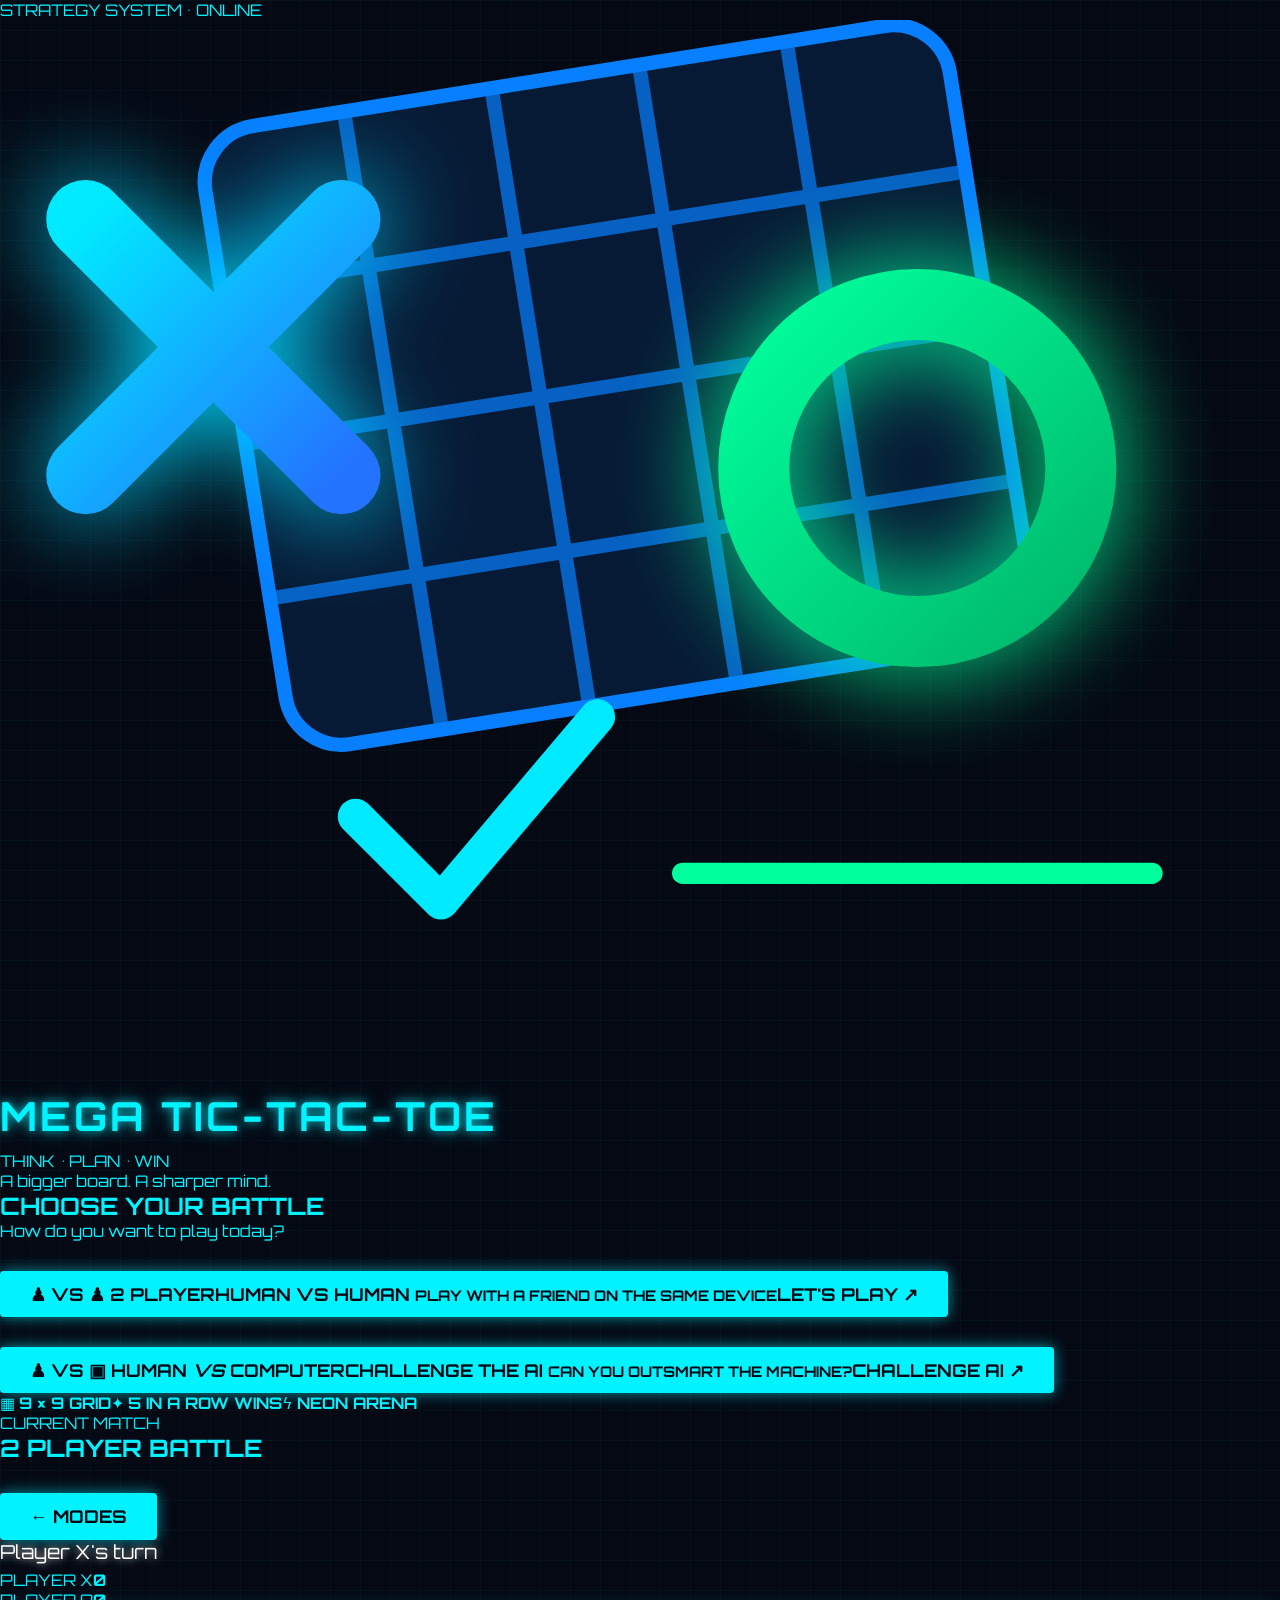
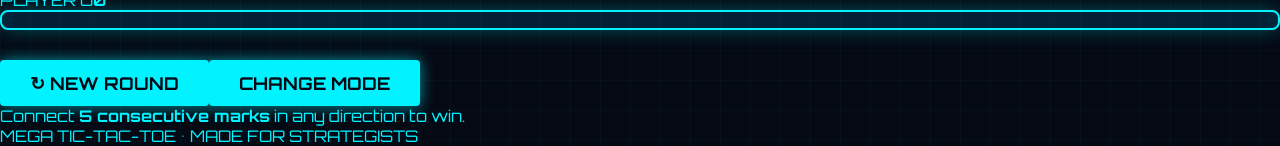
==== public/index.html @ 2b5724c4 "Add game mode selection and AI opponent" ====
<!doctype html>
<html lang="en">
<head>
<meta charset="UTF-8"><meta name="viewport" content="width=device-width,initial-scale=1">
<meta name="theme-color" content="#050914"><title>Mega Tic-Tac-Toe — Think • Plan • Win</title>
<link rel="stylesheet" href="/style.css">
</head>
<body>
<main class="app">
  <header class="hero">
    <div class="eyebrow">STRATEGY SYSTEM • ONLINE</div>
    <div class="logo" aria-label="Mega Tic-Tac-Toe logo">
      <svg viewBox="0 0 180 150" role="img" aria-label="Neon X O grid emblem">
        <defs><linearGradient id="xg" x1="0" y1="0" x2="1" y2="1"><stop stop-color="#00eaff"/><stop offset="1" stop-color="#2373ff"/></linearGradient><linearGradient id="og" x1="0" y1="0" x2="1" y2="1"><stop stop-color="#00ff9d"/><stop offset="1" stop-color="#00b86b"/></linearGradient></defs>
        <g transform="translate(34 7) rotate(-9 55 45)" stroke="#087fff" stroke-width="2" fill="#071a35"><rect width="106" height="88" rx="8"/><path d="M21 0V88M42 0V88M63 0V88M84 0V88M0 22H106M0 44H106M0 66H106" opacity=".7"/></g>
        <path d="M12 28L48 64M48 28L12 64" stroke="url(#xg)" stroke-width="11" stroke-linecap="round" fill="none" filter="drop-shadow(0 0 7px #00d9ff)"/>
        <circle cx="129" cy="63" r="23" stroke="url(#og)" stroke-width="10" fill="none" filter="drop-shadow(0 0 7px #00ff9d)"/>
        <path d="M50 112L62 124L84 98" fill="none" stroke="#00eaff" stroke-width="5" stroke-linecap="round" stroke-linejoin="round"/>
        <path d="M96 120H162" stroke="#00ff9d" stroke-width="3" stroke-linecap="round"/>
      </svg>
    </div>
    <h1>MEGA <span>TIC-TAC-TOE</span></h1>
    <p class="tagline">THINK <i>•</i> PLAN <i>•</i> WIN</p>
    <p class="subtitle">A bigger board. A sharper mind.</p>
  </header>

  <section id="modeScreen" class="mode-screen" aria-labelledby="modeTitle">
    <h2 id="modeTitle">CHOOSE YOUR BATTLE</h2>
    <p class="muted">How do you want to play today?</p>
    <div class="mode-cards">
      <button class="mode-card human-card" id="humanMode">
        <span class="mode-icon" aria-hidden="true">♟ <b>VS</b> ♟</span>
        <strong>2 PLAYER</strong><span class="mode-description">Human vs Human</span>
        <small>Play with a friend on the same device</small><span class="select-label">LET'S PLAY <span>↗</span></span>
      </button>
      <button class="mode-card ai-card" id="aiMode">
        <span class="mode-icon" aria-hidden="true">♟ <b>VS</b> <span class="robot">▣</span></span>
        <strong>HUMAN <em>VS</em> COMPUTER</strong><span class="mode-description">Challenge the AI</span>
        <small>Can you outsmart the machine?</small><span class="select-label">CHALLENGE AI <span>↗</span></span>
      </button>
    </div>
    <div class="features"><span>▦ <b>9 × 9 GRID</b></span><span>✦ <b>5 IN A ROW WINS</b></span><span>ϟ <b>NEON ARENA</b></span></div>
  </section>

  <section id="gameScreen" class="game-screen hidden">
    <div class="game-top"><div><span class="eyebrow">CURRENT MATCH</span><h2 id="gameModeTitle">2 PLAYER BATTLE</h2></div><button class="ghost" id="changeMode">← MODES</button></div>
    <div id="status" class="status" role="status" aria-live="polite">Player X's turn</div>
    <div class="score-row"><div class="score x-score"><span>PLAYER X</span><b id="scoreX">0</b></div><div class="score o-score"><span id="oLabel">PLAYER O</span><b id="scoreO">0</b></div></div>
    <div class="board-wrap"><div class="board" id="board" aria-label="9 by 9 game board"></div></div>
    <div class="game-actions"><button id="restart">↻ NEW ROUND</button><button class="ghost" id="backToMenu">CHANGE MODE</button></div>
    <p class="rule">Connect <strong>5 consecutive marks</strong> in any direction to win.</p>
  </section>
  <footer>MEGA TIC-TAC-TOE <span>•</span> MADE FOR STRATEGISTS</footer>
</main>
<script>
(() => {
 const N=9, TARGET=5, boardEl=document.getElementById('board'), statusEl=document.getElementById('status');
 const modeScreen=document.getElementById('modeScreen'), gameScreen=document.getElementById('gameScreen');
 let cells=Array(N*N).fill(''), player='X', active=false, mode='human', scores={X:0,O:0}, thinking=false;
 const dirs=[[0,1],[1,0],[1,1],[1,-1]];
 const at=(r,c)=>r*N+c, valid=(r,c)=>r>=0&&r<N&&c>=0&&c<N;
 function setStatus(s){statusEl.textContent=s}
 function chooseMode(m){mode=m;modeScreen.classList.add('hidden');gameScreen.classList.remove('hidden');document.getElementById('gameModeTitle').textContent=m==='ai'?'HUMAN VS COMPUTER':'2 PLAYER BATTLE';document.getElementById('oLabel').textContent=m==='ai'?'COMPUTER O':'PLAYER O';newRound()}
 function showMenu(){active=false;thinking=false;gameScreen.classList.add('hidden');modeScreen.classList.remove('hidden')}
 function newRound(){cells=Array(N*N).fill('');player='X';active=true;thinking=false;boardEl.innerHTML='';for(let i=0;i<N*N;i++){const b=document.createElement('button');b.type='button';b.className='cell';b.setAttribute('aria-label','Empty cell '+(Math.floor(i/N)+1)+','+(i%N+1));b.addEventListener('click',()=>move(i));boardEl.appendChild(b)}paint();setStatus(mode==='ai'?'Your turn — you are X':'Player X\'s turn')}
 function paint(){[...boardEl.children].forEach((el,i)=>{el.textContent=cells[i];el.className='cell'+(cells[i]?' '+cells[i].toLowerCase():'');el.disabled=!active||!!cells[i]||thinking;el.setAttribute('aria-label',cells[i]?'Row '+(Math.floor(i/N)+1)+', column '+(i%N+1)+': '+cells[i]:'Empty cell '+(Math.floor(i/N)+1)+','+(i%N+1))});document.getElementById('scoreX').textContent=scores.X;document.getElementById('scoreO').textContent=scores.O}
 function winningLine(i,p){const r=Math.floor(i/N),c=i%N;for(const [dr,dc] of dirs){let line=[i];for(const sign of [1,-1])for(let k=1;k<TARGET;k++){let rr=r+dr*k*sign,cc=c+dc*k*sign;if(valid(rr,cc)&&cells[at(rr,cc)]===p)line.push(at(rr,cc));else break}if(line.length>=TARGET)return line}return null}
 function finish(p,line){active=false;scores[p]++;line.forEach(i=>boardEl.children[i].classList.add('win'));setStatus((mode==='ai'&&p==='O'?'Computer wins!':(mode==='ai'?'You win!':'Player '+p+' wins!'))+' 🎉');paint()}
 function move(i){if(!active||thinking||cells[i])return;place(i,player);if(!active)return;if(mode==='ai'&&player==='O'){player='X';return}player=player==='X'?'O':'X';setStatus(mode==='ai'?'Your turn — you are X':"Player "+player+"'s turn");paint();if(mode==='ai'&&active){thinking=true;setStatus('Computer is thinking…');paint();setTimeout(aiMove,180)}}
 function place(i,p){cells[i]=p;boardEl.children[i].textContent=p;boardEl.children[i].classList.add(p.toLowerCase());const line=winningLine(i,p);if(line){finish(p,line);return}if(!cells.includes('')){active=false;setStatus('Draw! Start a new round.');paint()}}
 function aiMove(){if(!active)return;let pick=findTactical('O')??findTactical('X')??chooseStrategic();thinking=false;if(pick==null)pick=cells.findIndex(v=>!v);if(pick>=0)place(pick,'O');if(active){player='X';setStatus('Your turn — you are X')}paint()}
 function findTactical(p){for(let i=0;i<cells.length;i++)if(!cells[i]){cells[i]=p;let win=winningLine(i,p);cells[i]='';if(win)return i}return null}
 function chooseStrategic(){let best=null,bestScore=-Infinity,center=at(4,4);for(let i=0;i<cells.length;i++){if(cells[i])continue;let r=Math.floor(i/N),c=i%N,score=-(Math.abs(r-4)+Math.abs(c-4))*0.6;if(i===center)score+=3;let nearby=0;for(let rr=Math.max(0,r-2);rr<=Math.min(N-1,r+2);rr++)for(let cc=Math.max(0,c-2);cc<=Math.min(N-1,c+2);cc++)if(cells[at(rr,cc)])nearby+=1/(1+Math.abs(rr-r)+Math.abs(cc-c));score+=nearby*2;cells[i]='O';score+=patternScore(i,'O')*.85;cells[i]='X';score+=patternScore(i,'X');cells[i]='';if(score>bestScore){bestScore=score;best=i}}return best}
 function patternScore(i,p){let score=0,r=Math.floor(i/N),c=i%N;for(const [dr,dc] of dirs){let count=1,open=0;for(const sign of [1,-1]){for(let k=1;k<TARGET;k++){let rr=r+dr*k*sign,cc=c+dc*k*sign;if(!valid(rr,cc))break;let v=cells[at(rr,cc)];if(v===p)count++;else{if(!v)open++;break}}}score+=count>=4?45:count>=3?12:count>=2?3:0;score+=open*.4}return score}
 document.getElementById('humanMode').addEventListener('click',()=>chooseMode('human'));document.getElementById('aiMode').addEventListener('click',()=>chooseMode('ai'));document.getElementById('restart').addEventListener('click',newRound);document.getElementById('changeMode').addEventListener('click',showMenu);document.getElementById('backToMenu').addEventListener('click',showMenu);
})();
</script>
</body></html>
---- style.css ----
@import url('https://fonts.googleapis.com/css2?family=Orbitron:wght@500;700&display=swap');

* {
    box-sizing: border-box;
    margin: 0;
    padding: 0;
}

body {
    background-color: #050914; 
    color: #00f3ff; 
    font-family: 'Orbitron', sans-serif;
    display: flex;
    flex-direction: column;
    align-items: center;
    justify-content: center;
    min-height: 100vh;
    overflow: hidden;
    background-image: 
        linear-gradient(rgba(0, 243, 255, 0.03) 1px, transparent 1px),
        linear-gradient(90deg, rgba(0, 243, 255, 0.03) 1px, transparent 1px);
    background-size: 30px 30px;
}

.header {
    text-align: center;
    margin-bottom: 20px;
}

h1 {
    font-size: 2.5rem;
    text-transform: uppercase;
    letter-spacing: 3px;
    text-shadow: 0 0 10px rgba(0, 243, 255, 0.7), 0 0 20px rgba(0, 243, 255, 0.4);
    margin-bottom: 10px;
}

.status {
    font-size: 1.2rem;
    color: #ffffff;
    text-shadow: 0 0 8px rgba(255, 255, 255, 0.8);
    height: 30px;
}

.board {
    display: grid;
    grid-template-columns: repeat(9, 1fr);
    gap: 4px;
    background-color: rgba(0, 150, 255, 0.1);
    padding: 8px;
    border: 2px solid #00f3ff;
    border-radius: 8px;
    box-shadow: 0 0 20px rgba(0, 243, 255, 0.3), inset 0 0 20px rgba(0, 243, 255, 0.1);
}

.cell {
    width: 45px;
    height: 45px;
    background-color: rgba(0, 20, 40, 0.8);
    border: 1px solid rgba(0, 243, 255, 0.3);
    display: flex;
    align-items: center;
    justify-content: center;
    font-size: 28px;
    font-weight: bold;
    cursor: pointer;
    transition: all 0.2s ease;
}

.cell:hover {
    background-color: rgba(0, 243, 255, 0.15);
    border-color: #00f3ff;
    box-shadow: 0 0 10px rgba(0, 243, 255, 0.5);
}

.cell.x {
    color: #00f3ff;
    text-shadow: 0 0 10px #00f3ff, 0 0 20px #00f3ff;
}

.cell.o {
    color: #ffffff;
    text-shadow: 0 0 10px #ffffff, 0 0 20px #ffffff;
}

.cell.win {
    background-color: rgba(0, 243, 255, 0.4);
    animation: pulse 1.5s infinite alternate;
}

@keyframes pulse {
    0% { box-shadow: 0 0 10px #00f3ff; }
    100% { box-shadow: 0 0 25px #00f3ff, inset 0 0 15px #00f3ff; }
}

button {
    margin-top: 30px;
    padding: 12px 30px;
    font-family: 'Orbitron', sans-serif;
    font-size: 1.1rem;
    font-weight: bold;
    color: #050914;
    background-color: #00f3ff;
    border: none;
    border-radius: 4px;
    cursor: pointer;
    text-transform: uppercase;
    box-shadow: 0 0 15px rgba(0, 243, 255, 0.6);
    transition: all 0.3s ease;
}

button:hover {
    background-color: #ffffff;
    box-shadow: 0 0 25px rgba(255, 255, 255, 0.8);
    transform: translateY(-2px);
}
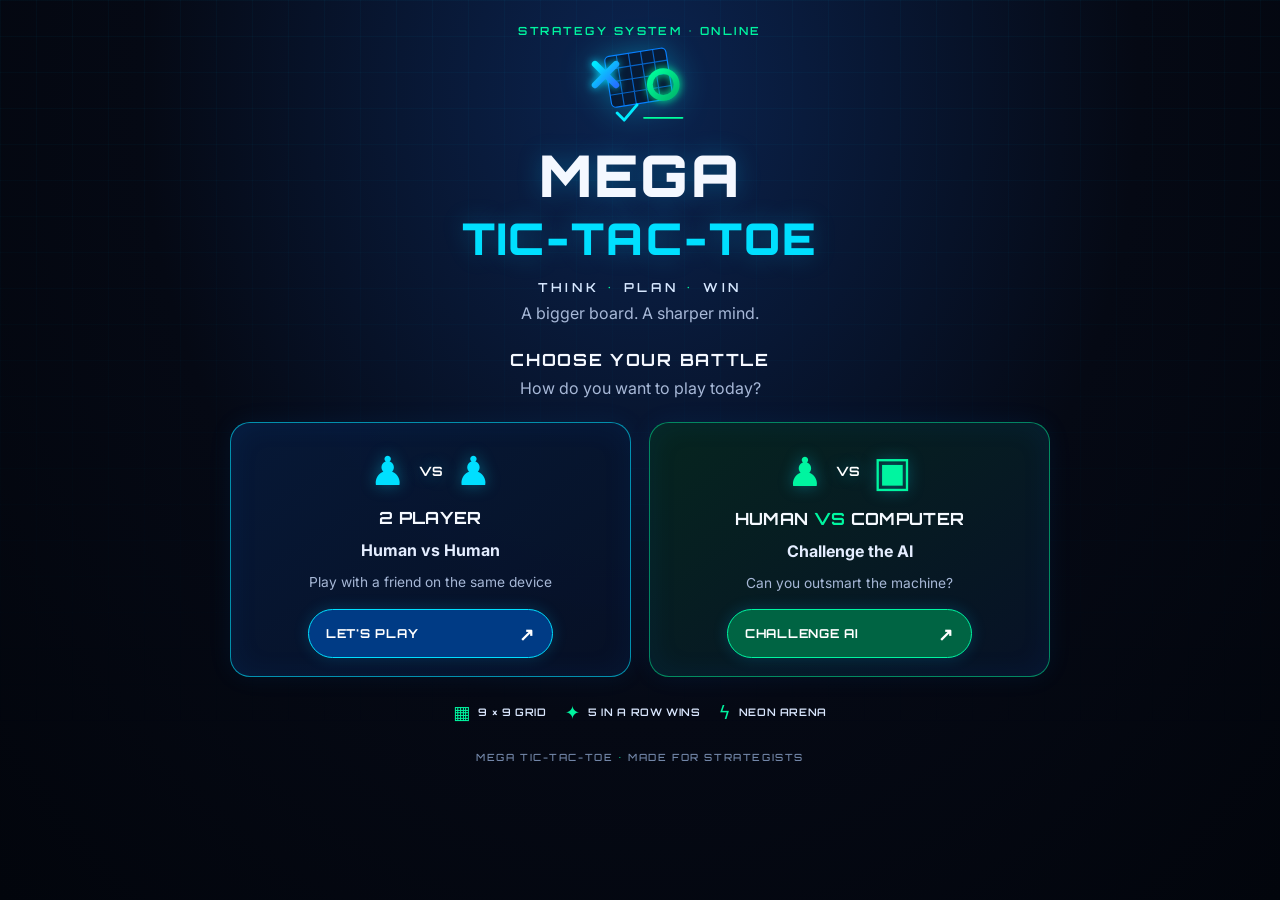
==== commit 3b795138: "Fix AI turn handling in public game source" ====
--- a/public/index.html
+++ b/public/index.html
@@ -66,9 +66,33 @@
  function paint(){[...boardEl.children].forEach((el,i)=>{el.textContent=cells[i];el.className='cell'+(cells[i]?' '+cells[i].toLowerCase():'');el.disabled=!active||!!cells[i]||thinking;el.setAttribute('aria-label',cells[i]?'Row '+(Math.floor(i/N)+1)+', column '+(i%N+1)+': '+cells[i]:'Empty cell '+(Math.floor(i/N)+1)+','+(i%N+1))});document.getElementById('scoreX').textContent=scores.X;document.getElementById('scoreO').textContent=scores.O}
  function winningLine(i,p){const r=Math.floor(i/N),c=i%N;for(const [dr,dc] of dirs){let line=[i];for(const sign of [1,-1])for(let k=1;k<TARGET;k++){let rr=r+dr*k*sign,cc=c+dc*k*sign;if(valid(rr,cc)&&cells[at(rr,cc)]===p)line.push(at(rr,cc));else break}if(line.length>=TARGET)return line}return null}
  function finish(p,line){active=false;scores[p]++;line.forEach(i=>boardEl.children[i].classList.add('win'));setStatus((mode==='ai'&&p==='O'?'Computer wins!':(mode==='ai'?'You win!':'Player '+p+' wins!'))+' 🎉');paint()}
- function move(i){if(!active||thinking||cells[i])return;place(i,player);if(!active)return;if(mode==='ai'&&player==='O'){player='X';return}player=player==='X'?'O':'X';setStatus(mode==='ai'?'Your turn — you are X':"Player "+player+"'s turn");paint();if(mode==='ai'&&active){thinking=true;setStatus('Computer is thinking…');paint();setTimeout(aiMove,180)}}
+ function move(i){if(!active||thinking||cells[i])return;
+   if(mode==='ai'){
+     // In computer mode the human always places X; the AI owns O.
+     place(i,'X');
+     if(!active)return;
+     thinking=true;setStatus('Computer is thinking…');paint();
+     const round=cells;setTimeout(()=>aiMove(round),180);
+     return;
+   }
+   place(i,player);
+   if(!active)return;
+   player=player==='X'?'O':'X';
+   setStatus("Player "+player+"'s turn");paint();
+ }
  function place(i,p){cells[i]=p;boardEl.children[i].textContent=p;boardEl.children[i].classList.add(p.toLowerCase());const line=winningLine(i,p);if(line){finish(p,line);return}if(!cells.includes('')){active=false;setStatus('Draw! Start a new round.');paint()}}
- function aiMove(){if(!active)return;let pick=findTactical('O')??findTactical('X')??chooseStrategic();thinking=false;if(pick==null)pick=cells.findIndex(v=>!v);if(pick>=0)place(pick,'O');if(active){player='X';setStatus('Your turn — you are X')}paint()}
+ function aiMove(round){
+   // Ignore a delayed AI callback if the round was restarted or the mode changed.
+   if(!active||mode!=='ai'||round!==cells)return;
+   let pick=findTactical('O');
+   if(pick==null)pick=findTactical('X');
+   if(pick==null)pick=chooseStrategic();
+   if(pick==null||pick<0)pick=cells.findIndex(v=>!v);
+   thinking=false;
+   if(pick>=0)place(pick,'O');
+   if(active){player='X';setStatus('Your turn — you are X')}
+   paint();
+ }
  function findTactical(p){for(let i=0;i<cells.length;i++)if(!cells[i]){cells[i]=p;let win=winningLine(i,p);cells[i]='';if(win)return i}return null}
  function chooseStrategic(){let best=null,bestScore=-Infinity,center=at(4,4);for(let i=0;i<cells.length;i++){if(cells[i])continue;let r=Math.floor(i/N),c=i%N,score=-(Math.abs(r-4)+Math.abs(c-4))*0.6;if(i===center)score+=3;let nearby=0;for(let rr=Math.max(0,r-2);rr<=Math.min(N-1,r+2);rr++)for(let cc=Math.max(0,c-2);cc<=Math.min(N-1,c+2);cc++)if(cells[at(rr,cc)])nearby+=1/(1+Math.abs(rr-r)+Math.abs(cc-c));score+=nearby*2;cells[i]='O';score+=patternScore(i,'O')*.85;cells[i]='X';score+=patternScore(i,'X');cells[i]='';if(score>bestScore){bestScore=score;best=i}}return best}
  function patternScore(i,p){let score=0,r=Math.floor(i/N),c=i%N;for(const [dr,dc] of dirs){let count=1,open=0;for(const sign of [1,-1]){for(let k=1;k<TARGET;k++){let rr=r+dr*k*sign,cc=c+dc*k*sign;if(!valid(rr,cc))break;let v=cells[at(rr,cc)];if(v===p)count++;else{if(!v)open++;break}}}score+=count>=4?45:count>=3?12:count>=2?3:0;score+=open*.4}return score}
--- a/style.css
+++ b/style.css
@@ -1,116 +1,2 @@
-@import url('https://fonts.googleapis.com/css2?family=Orbitron:wght@500;700&display=swap');
-
-* {
-    box-sizing: border-box;
-    margin: 0;
-    padding: 0;
-}
-
-body {
-    background-color: #050914; 
-    color: #00f3ff; 
-    font-family: 'Orbitron', sans-serif;
-    display: flex;
-    flex-direction: column;
-    align-items: center;
-    justify-content: center;
-    min-height: 100vh;
-    overflow: hidden;
-    background-image: 
-        linear-gradient(rgba(0, 243, 255, 0.03) 1px, transparent 1px),
-        linear-gradient(90deg, rgba(0, 243, 255, 0.03) 1px, transparent 1px);
-    background-size: 30px 30px;
-}
-
-.header {
-    text-align: center;
-    margin-bottom: 20px;
-}
-
-h1 {
-    font-size: 2.5rem;
-    text-transform: uppercase;
-    letter-spacing: 3px;
-    text-shadow: 0 0 10px rgba(0, 243, 255, 0.7), 0 0 20px rgba(0, 243, 255, 0.4);
-    margin-bottom: 10px;
-}
-
-.status {
-    font-size: 1.2rem;
-    color: #ffffff;
-    text-shadow: 0 0 8px rgba(255, 255, 255, 0.8);
-    height: 30px;
-}
-
-.board {
-    display: grid;
-    grid-template-columns: repeat(9, 1fr);
-    gap: 4px;
-    background-color: rgba(0, 150, 255, 0.1);
-    padding: 8px;
-    border: 2px solid #00f3ff;
-    border-radius: 8px;
-    box-shadow: 0 0 20px rgba(0, 243, 255, 0.3), inset 0 0 20px rgba(0, 243, 255, 0.1);
-}
-
-.cell {
-    width: 45px;
-    height: 45px;
-    background-color: rgba(0, 20, 40, 0.8);
-    border: 1px solid rgba(0, 243, 255, 0.3);
-    display: flex;
-    align-items: center;
-    justify-content: center;
-    font-size: 28px;
-    font-weight: bold;
-    cursor: pointer;
-    transition: all 0.2s ease;
-}
-
-.cell:hover {
-    background-color: rgba(0, 243, 255, 0.15);
-    border-color: #00f3ff;
-    box-shadow: 0 0 10px rgba(0, 243, 255, 0.5);
-}
-
-.cell.x {
-    color: #00f3ff;
-    text-shadow: 0 0 10px #00f3ff, 0 0 20px #00f3ff;
-}
-
-.cell.o {
-    color: #ffffff;
-    text-shadow: 0 0 10px #ffffff, 0 0 20px #ffffff;
-}
-
-.cell.win {
-    background-color: rgba(0, 243, 255, 0.4);
-    animation: pulse 1.5s infinite alternate;
-}
-
-@keyframes pulse {
-    0% { box-shadow: 0 0 10px #00f3ff; }
-    100% { box-shadow: 0 0 25px #00f3ff, inset 0 0 15px #00f3ff; }
-}
-
-button {
-    margin-top: 30px;
-    padding: 12px 30px;
-    font-family: 'Orbitron', sans-serif;
-    font-size: 1.1rem;
-    font-weight: bold;
-    color: #050914;
-    background-color: #00f3ff;
-    border: none;
-    border-radius: 4px;
-    cursor: pointer;
-    text-transform: uppercase;
-    box-shadow: 0 0 15px rgba(0, 243, 255, 0.6);
-    transition: all 0.3s ease;
-}
-
-button:hover {
-    background-color: #ffffff;
-    box-shadow: 0 0 25px rgba(255, 255, 255, 0.8);
-    transform: translateY(-2px);
-}+@import url('https://fonts.googleapis.com/css2?family=Orbitron:wght@400;500;600;700;800;900&family=Inter:wght@400;500;600;700;800&display=swap');
+:root{color-scheme:dark;--bg:#050914;--cyan:#00dfff;--green:#00f5a0;--muted:#a7b8d7}*{box-sizing:border-box}body{margin:0;min-height:100vh;background:radial-gradient(ellipse at 50% 10%,#0b2450 0%,#050914 55%,#02050c 100%);color:#f4f8ff;font-family:Inter,system-ui,sans-serif;background-attachment:fixed}body:before{content:"";position:fixed;inset:0;pointer-events:none;background-image:linear-gradient(#00cfff09 1px,transparent 1px),linear-gradient(90deg,#00cfff09 1px,transparent 1px);background-size:36px 36px;mask-image:linear-gradient(to bottom,#000,transparent 85%)}button{font:inherit;cursor:pointer}.app{position:relative;z-index:1;width:min(100%,1000px);margin:auto;padding:24px 22px 18px}.hero{text-align:center;margin:0 auto 26px}.eyebrow{font:600 .7rem Orbitron,sans-serif;letter-spacing:.22em;color:var(--green)}.logo{width:105px;height:95px;margin:6px auto 0;filter:drop-shadow(0 0 15px #00dfff55)}.logo svg{width:100%;height:100%;overflow:visible}h1{font:900 clamp(2rem,6vw,3.6rem) Orbitron,sans-serif;letter-spacing:.035em;margin:0;text-shadow:0 0 25px #00bfff45}h1 span{display:block;color:var(--cyan);font-size:.76em}.tagline{font:600 .78rem Orbitron,sans-serif;letter-spacing:.3em;color:#d7e8ff;margin:13px 0 5px}.tagline i{color:var(--green);font-style:normal}.subtitle,.muted{color:var(--muted);margin:8px 0}.mode-screen,.game-screen{max-width:820px;margin:auto}.mode-screen{text-align:center}.mode-screen h2,.game-top h2{font:700 1.05rem Orbitron,sans-serif;letter-spacing:.1em;margin:0 0 8px}.mode-cards{display:grid;grid-template-columns:repeat(2,minmax(0,1fr));gap:18px;margin:24px 0}.mode-card{display:flex;align-items:center;flex-direction:column;gap:12px;min-height:255px;padding:23px 16px 18px;border:1px solid #00dfff9c;border-radius:20px;color:#f5f9ff;background:linear-gradient(145deg,#071a39ef,#071126ef);box-shadow:inset 0 0 30px #006dff14,0 0 24px #008cff14;transition:transform .2s,border-color .2s,box-shadow .2s}.mode-card:hover,.mode-card:focus-visible{transform:translateY(-4px);outline:none;border-color:var(--cyan);box-shadow:0 0 30px #008cff32,inset 0 0 30px #008cff20}.ai-card{border-color:#00f5a080;background:linear-gradient(145deg,#06251f,#071126)}.ai-card:hover,.ai-card:focus-visible{border-color:var(--green);box-shadow:0 0 30px #00f5a028}.mode-icon{font-size:2.5rem;color:var(--cyan);text-shadow:0 0 16px #00dfff5c;display:flex;align-items:center;gap:13px}.mode-icon b{font:700 .8rem Orbitron;color:#fff}.ai-card .mode-icon,.ai-card em{color:var(--green)}.mode-icon .robot{font-size:2.6rem;color:var(--green)}.mode-card strong{font:700 1.05rem Orbitron,sans-serif;letter-spacing:.02em}.mode-card em{font-style:normal}.mode-description{font-weight:700;color:#e4edff}.mode-card small{font-size:.86rem;color:var(--muted);line-height:1.5}.select-label{display:flex;justify-content:space-between;align-items:center;width:min(100%,245px);margin-top:auto;padding:12px 17px;border:1px solid var(--cyan);border-radius:30px;background:#003b85;color:white;font:700 .77rem Orbitron,sans-serif;letter-spacing:.06em;box-shadow:0 0 15px #00bfff32}.select-label span{font-size:1.15rem}.ai-card .select-label{border-color:var(--green);background:#006443}.features{display:flex;justify-content:center;flex-wrap:wrap;gap:18px;color:var(--green);font-size:1.15rem;margin:22px 0}.features span{display:flex;align-items:center;gap:8px}.features b{font:600 .65rem Orbitron,sans-serif;letter-spacing:.06em;color:#dbe8ff}.hidden{display:none!important}.game-top{display:flex;align-items:center;justify-content:space-between;gap:12px;margin-bottom:16px}.game-top h2{margin-top:8px}.ghost{border:1px solid #5b7195;border-radius:10px;padding:10px 13px;background:#0a1730;color:#e7f0ff;font:600 .72rem Orbitron,sans-serif}.status{text-align:center;color:var(--green);font-weight:700;min-height:25px;margin:12px 0}.score-row{display:flex;justify-content:center;gap:14px;margin:10px auto 14px}.score{min-width:110px;padding:10px 18px;border:1px solid #00dfff70;border-radius:12px;text-align:center;background:#06152c}.score span{display:block;font:600 .62rem Orbitron;color:var(--muted);margin-bottom:5px}.score b{font:800 1.3rem Orbitron;color:var(--cyan)}.o-score{border-color:#00f5a070}.o-score b{color:var(--green)}.board-wrap{width:100%;overflow-x:auto;padding:4px 2px 12px}.board{display:grid;grid-template-columns:repeat(9,minmax(0,1fr));gap:4px;width:min(100%,540px);min-width:290px;margin:auto;padding:8px;border:1px solid #00dfff9c;border-radius:12px;background:#06152cf0;box-shadow:0 0 28px #00bfff22,inset 0 0 24px #00bfff10}.cell{aspect-ratio:1;min-width:0;padding:0;border:1px solid #1675a76b;border-radius:4px;background:#07152a;color:white;font:700 clamp(.8rem,3vw,1.45rem) Orbitron,sans-serif;transition:background .15s,border-color .15s}.cell:not(:disabled):hover{background:#10315a;border-color:var(--cyan);box-shadow:0 0 9px #00dfff44}.cell.x{color:var(--cyan);text-shadow:0 0 10px #00dfff}.cell.o{color:var(--green);text-shadow:0 0 10px #00f5a0}.cell:disabled{cursor:default}.cell.win{background:#006e76;border-color:#e7ffff;animation:pulse .75s infinite alternate}.game-actions{display:flex;justify-content:center;gap:12px;flex-wrap:wrap;margin:12px 0}.game-actions button:first-child{border:0;border-radius:10px;padding:12px 18px;background:linear-gradient(100deg,#007dff,#00cfff);color:#fff;font:700 .75rem Orbitron;box-shadow:0 0 18px #008cff38}.rule{text-align:center;color:var(--muted);font-size:.82rem}.rule strong{color:var(--green)}footer{text-align:center;margin:28px 0 0;color:#7286a8;font:500 .62rem Orbitron,sans-serif;letter-spacing:.16em}footer span{color:var(--green)}@keyframes pulse{to{box-shadow:0 0 16px #00f5a0;background:#005d60}}@media(max-width:560px){.app{padding:18px 12px}.hero{margin-bottom:22px}.logo{width:82px;height:75px}.mode-cards{grid-template-columns:1fr;gap:13px;margin:19px 0}.mode-card{min-height:220px;padding:18px}.features{gap:12px}.features b{font-size:.58rem}.game-top h2{font-size:.8rem}.board{gap:3px;padding:5px;min-width:0}.cell{border-radius:3px}.score{min-width:95px}.eyebrow{font-size:.6rem}}
